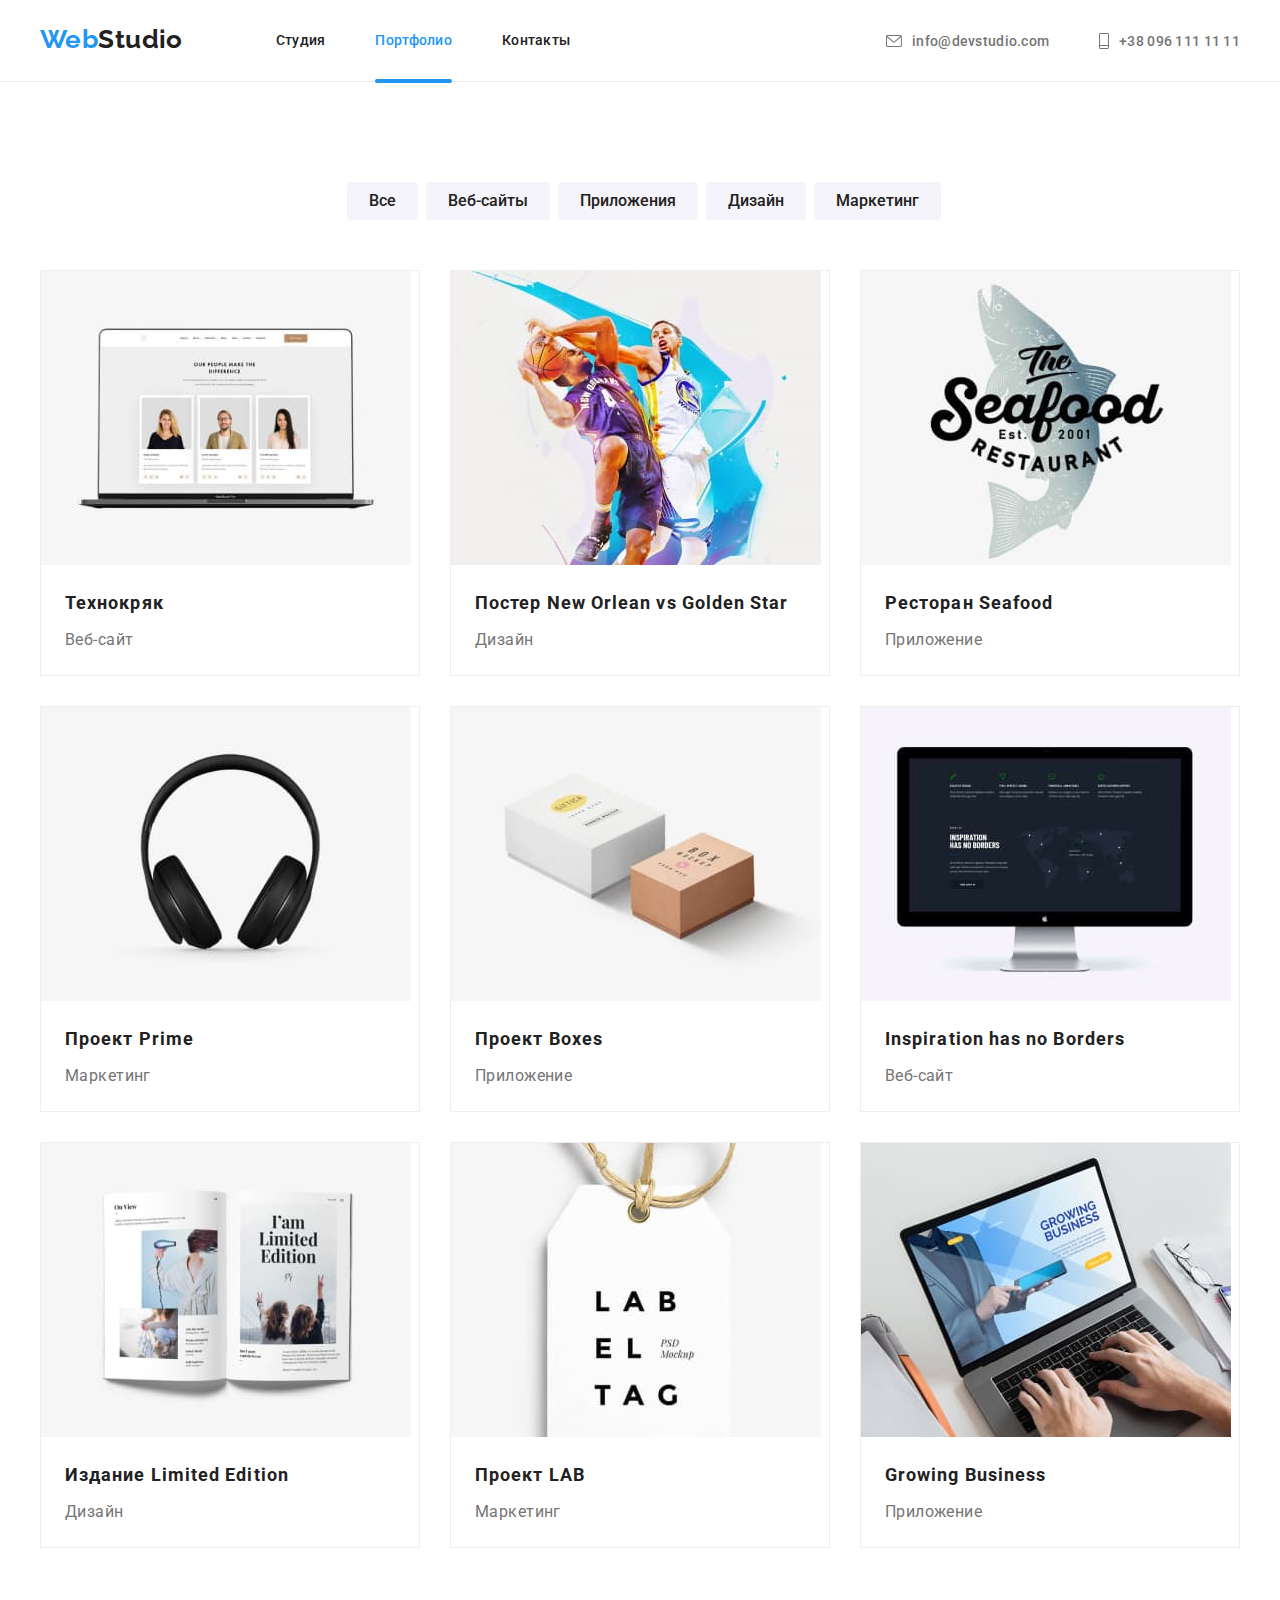
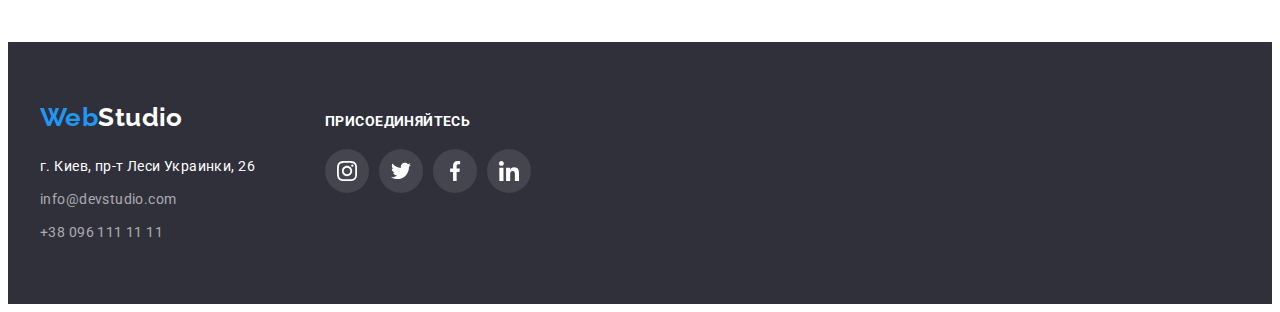
==== portfolio.html @ 33348204 "clone" ====
<!DOCTYPE html>
<html lang="ru">
<head>
    <meta charset="UTF-8">
    <meta http-equiv="X-UA-Compatible" content="IE=edge">
    <meta name="viewport" content="width=device-width, initial-scale=1.0">
    <title>Портфолио</title>
    <link rel="preconnect" href="https://fonts.googleapis.com">
    <link rel="preconnect" href="https://fonts.gstatic.com" crossorigin>
    <link href="https://fonts.googleapis.com/css2?family=Raleway:wght@700&family=Roboto:wght@400;500;700;900&display=swap"
        rel="stylesheet">
    <link rel="stylesheet" href="https://cdnjs.cloudflare.com/ajax/libs/modern-normalize/1.1.0/modern-normalize.min.css"
        integrity="sha512-wpPYUAdjBVSE4KJnH1VR1HeZfpl1ub8YT/NKx4PuQ5NmX2tKuGu6U/JRp5y+Y8XG2tV+wKQpNHVUX03MfMFn9Q=="
        crossorigin="anonymous" referrerpolicy="no-referrer" />
    <link rel="stylesheet" href="./css/styles.css">
</head>
<body>
    <!-- Header navigation -->

    <header class="header">
        <div class="container header-nav">
            <nav class="header-nav-list">
                <div class="header-logo-box">
                    <a class="logo" href="index.html">Web<span class="logo-color">Studio</span></a>
                </div>
                <ul class="site-nav list">
                    <li class="item">
                        <a class="link" href="./index.html">Студия</a>
                    </li>
                    <li class="item">
                        <a class="link current" href="./portfolio.html">Портфолио</a>
                    </li>
                    <li class="item">
                        <a class="link" href="#">Контакты</a>
                    </li>
                </ul>
            </nav>
            <ul class="contact list">
                <li class="item">
                    <a class="link" href="mailto:info@devstudio.com">
                        <svg class="icon-h-envelope" width="16" height="12">
                            <use href="./images/icons.svg#icon-envelope"></use>
                        </svg>
                        info@devstudio.com</a>
                </li>
                <li class="item">
                    <a class="link" href="tel:+380961111111">
                        <svg class="icon-h-smartphone" width="10" height="16">
                            <use href="./images/icons.svg#icon-phone"></use>
                        </svg>
                        +38 096 111 11 11</a>
                </li>
            </ul>
        </div>
    </header>
    <main>
        <!-- Hero -->

        <section class="section">
            <div class="container portfolio">

                <!-- Данный атрибут hidden="true" содержит скрытый заголовок -->

                <h1 hidden>Заголовок страницы Портфолио</h1>

                <!-- Filter -->

                <h2 hidden>Фильтр</h2>
                <ul class="filter-list list">
                    <li class="item">
                        <button class="button-primary" type="button">Все</button>                 
                    </li>
                    <li class="item">
                        <button class="button-primary" type="button">Веб-сайты</button>                   
                    </li>
                    <li class="item">
                        <button class="button-primary" type="button">Приложения</button>                 
                    </li>
                    <li class="item">
                        <button class="button-primary" type="button">Дизайн</button>                 
                    </li>
                    <li class="item">
                        <button class="button-primary" type="button">Маркетинг</button>                  
                    </li>
                </ul>

                <!-- Activity -->

                <h2 class="activity-title" hidden>Деятельность</h2>
                <ul class="activity-list list">
                    <li class="item">
                        <a class="activity-item-link" href="">
                            <div class="activity-wrap">
                                <img class="activity-item-photo" src="./images/portfolio1.jpg" alt="Технокряк" width="370" height="294">
                                <p class="activity-over-text">
                                Технокряк это современная площадка распространения коронавируса. 
                                Компании используют эту платформу для цифрового шпионажа и атак на защищённые сервера конкурентов.
                                </p>
                            </div>
                            <div class="activuty-item-box">
                                <h3 class="activity-item-title">Технокряк</h3>             
                                <p class="activity-item-text">Веб-сайт</p>
                            </div>
                        </a>
                    </li>
                    <li class="item">
                        <a class="activity-item-link" href="">
                            <div class="activity-wrap">
                                <img class="activity-item-photo" src="./images/portfolio2.jpg" alt="Постер New Orlean vs Golden Star" width="370" height="294">
                                <p class="activity-over-text">
                                    Технокряк это современная площадка распространения коронавируса.
                                    Компании используют эту платформу для цифрового шпионажа и атак на защищённые сервера конкурентов.
                                </p>
                            </div>
                            <div class="activuty-item-box">
                                <h3 class="activity-item-title">Постер New Orlean vs Golden Star</h3>
                                <p class="activity-item-text">Дизайн</p>
                            </div>
                        </a>
                    </li>
                    <li class="item">
                        <a class="activity-item-link" href="">
                            <div class="activity-wrap">
                                <img class="activity-item-photo" src="./images/portfolio3.jpg" alt="Ресторан Seafood" width="370" height="294">
                                <p class="activity-over-text">
                                    Технокряк это современная площадка распространения коронавируса.
                                    Компании используют эту платформу для цифрового шпионажа и атак на защищённые сервера конкурентов.
                                </p>
                            </div>
                            <div class="activuty-item-box">
                                <h3 class="activity-item-title">Ресторан Seafood</h3>
                                <p class="activity-item-text">Приложение</p>
                            </div>
                        </a>
                    </li>
                    <li class="item">
                        <a class="activity-item-link" href="">
                            <div class="activity-wrap">
                                <img class="activity-item-photo" src="./images/portfolio4.jpg" alt="Проект Prime" width="370" height="294">
                                <p class="activity-over-text">
                                    Технокряк это современная площадка распространения коронавируса.
                                    Компании используют эту платформу для цифрового шпионажа и атак на защищённые сервера конкурентов.
                                </p>
                            </div>
                            <div class="activuty-item-box">
                                <h3 class="activity-item-title">Проект Prime</h3>
                                <p class="activity-item-text">Маркетинг</p>
                            </div>
                        </a>
                    </li>
                    <li class="item">
                        <a class="activity-item-link" href="">
                            <div class="activity-wrap">
                                <img class="activity-item-photo" src="./images/portfolio5.jpg" alt="Проект Boxes" width="370" height="294">
                                <p class="activity-over-text">
                                    Технокряк это современная площадка распространения коронавируса.
                                    Компании используют эту платформу для цифрового шпионажа и атак на защищённые сервера конкурентов.
                                </p>
                            </div>
                            <div class="activuty-item-box">
                                <h3 class="activity-item-title">Проект Boxes</h3>
                                <p class="activity-item-text">Приложение</p>
                            </div>
                        </a>
                    </li>
                    <li class="item">
                        <a class="activity-item-link" href="">
                            <div class="activity-wrap">
                                <img class="activity-item-photo" src="./images/portfolio6.jpg" alt="Inspiration has no Borders" width="370" height="294">
                                <p class="activity-over-text">
                                    Технокряк это современная площадка распространения коронавируса.
                                    Компании используют эту платформу для цифрового шпионажа и атак на защищённые сервера конкурентов.
                                </p>
                            </div>
                            <div class="activuty-item-box">
                                <h3 class="activity-item-title">Inspiration has no Borders</h3>
                                <p class="activity-item-text">Веб-сайт</p>
                            </div>
                        </a>
                    </li>
                    <li class="item">
                        <a class="activity-item-link" href="">
                            <div class="activity-wrap">
                                <img class="activity-item-photo" src="./images/portfolio7.jpg" alt="Издание Limited Edition" width="370" height="294">
                                <p class="activity-over-text">
                                    Технокряк это современная площадка распространения коронавируса.
                                    Компании используют эту платформу для цифрового шпионажа и атак на защищённые сервера конкурентов.
                                </p>
                            </div>
                            <div class="activuty-item-box">
                                <h3 class="activity-item-title">Издание Limited Edition</h3>
                                <p class="activity-item-text">Дизайн</p>
                            </div>
                        </a>
                    </li>
                    <li class="item">
                        <a class="activity-item-link" href="">
                            <div class="activity-wrap">
                                <img class="activity-item-photo" src="./images/portfolio8.jpg" alt="Проект LAB" width="370" height="294">
                                <p class="activity-over-text">
                                    Технокряк это современная площадка распространения коронавируса.
                                    Компании используют эту платформу для цифрового шпионажа и атак на защищённые сервера конкурентов.
                                </p>
                            </div>
                            <div class="activuty-item-box">  
                                <h3 class="activity-item-title">Проект LAB</h3>
                                <p class="activity-item-text">Маркетинг</p>
                            </div>
                        </a>
                    </li>
                    <li class="item">
                        <a class="activity-item-link" href="">
                            <div class="activity-wrap">
                                <img class="activity-item-photo" src="./images/portfolio9.jpg" alt="Growing Business" width="370" height="294">
                                <p class="activity-over-text">
                                    Технокряк это современная площадка распространения коронавируса.
                                    Компании используют эту платформу для цифрового шпионажа и атак на защищённые сервера конкурентов.
                                </p>
                            </div>
                            <div class="activuty-item-box">
                                <h3 class="activity-item-title">Growing Business</h3>
                                <p class="activity-item-text">Приложение</p>
                            </div>
                        </a>
                    </li>
                </ul>
            </div>
        </section>
    </main>
    <footer class="footer">
        <div class="footer container">
            <div class="footer-addres">
                <div class="footer-logo-box">
                    <a href="./index.html" class="logo" lang="en">Web<span class="logo-color-footer">Studio</span></a>
                </div>
                <address class="addres-list">
                    <ul class="footer-contact-list list">
                        <li class="footer-contact-item">
                            <a href="https://goo.gl/maps/nZHNvtM2P8FYW9ou6" class="contact address" target="_blank"
                                rel="noopener noreferrer">г. Киев, пр-т Леси Украинки, 26</a>
                        </li>
                        <li class="footer-contact-item">
                            <a href="mailto:info@devstudio.com" class="contact link">info@devstudio.com</a>
                        </li>
                        <li class="footer-contact-item">
                            <a href="tel:+380961111111" class="contact link">+38 096 111 11 11 </a>
                        </li>
                    </ul>
                </address>
            </div>
            <div class="footer-social">
                <h3 class="footer-social-title">присоединяйтесь</h3>
                <ul class="footer-social-list list">
                    <li class="footer-social-item"><a href="" class="footer-social-link">
                            <svg class="footer-social-icon" width="20" height="20">
                                <use href="./images/symbol-defs.svg#icon-icon-social-network-1-instagram"></use>
                            </svg></a>
                    </li>
                    <li class="footer-social-item"><a href="" class="footer-social-link">
                            <svg class="footer-social-icon" width="20" height="20">
                                <use href="./images/symbol-defs.svg#icon-icon-social-network-2-twitter"></use>
                            </svg></a>
                    </li>
                    <li class="footer-social-item"><a href="" class="footer-social-link">
                            <svg class="footer-social-icon" width="20" height="20">
                                <use href="./images/symbol-defs.svg#icon-icon-social-network-3-facebook"></use>
                            </svg></a>
                    </li>
                    <li class="footer-social-item"><a href="" class="footer-social-link">
                            <svg class="footer-social-icon" width="20" height="20">
                                <use href="./images/symbol-defs.svg#icon-icon-social-network-4-linkedin"></use>
                            </svg></a>
                    </li>
                </ul>
            </div>
        </div>
    </footer>
</body>
</html>
---- css/styles.css ----
:root {
  --first-text-color: #757575;
  --second-text-color: #212121;
  --third-text-color: #ffffff;
  --accent-logo-color: #2196f3;
  --social-network-bg-color: #afb1b8;
  --nav-bg-color: #ffffff;
  --first-bg-color: #e5e5e5;
  --second-bg-color: #f5f4fa;
  --third-bg-color: #2f303a;
  --footer-address-color: rgba(255, 255, 255, 0.6);
  --card-shadow: 0px 1px 3px rgba(0, 0, 0, 0.12),
    0px 1px 1px rgba(0, 0, 0, 0.14), 0px 2px 1px rgba(0, 0, 0, 0.2);
  --filter-button-shadows: 0px 3px 1px rgba(0, 0, 0, 0.1),
    0px 1px 2px rgba(0, 0, 0, 0.08), 0px 2px 2px rgba(0, 0, 0, 0.12);
  --activity-card-shadows: 0px 4px 4px rgba(0, 0, 0, 0.25);
}

p,
h1,
h2,
h3,
h4,
h5,
h6 {
  margin: 0;
}

ul {
  margin: 0;
  padding: 0;
}

img {
  display: block;
  max-width: 100%;
  height: auto;
}

/* ------- Body site ------- */

body {
  font-family: Roboto, sans-serif;
  font-size: 14px;
  font-weight: 400;
  line-height: calc(26 / 14);
  letter-spacing: 0.03em;
  color: var(--first-text-color);
  background-color: var(--nav-bg-color);
}

.container {
  width: 1200px;
  padding-left: 15px;
  padding-right: 15px;
  margin-left: auto;
  margin-right: auto;
}

a {
  text-decoration: none;
}

.list {
  list-style: none;
  padding: 0;
  margin: 0;
}

button {
  cursor: pointer;
  display: inline-block;
  border: none;
  border-radius: 4px;
  text-align: center;
}

/* ------- Logo ------- */

.header-logo-box {
  margin-right: auto;
  padding-top: 24px;
  padding-bottom: 25px;
}

.logo {
  font-family: Raleway, sans-serif;
  font-weight: 700;
  font-size: 26px;
  line-height: calc(31 / 26);
  color: var(--accent-logo-color);
}

.logo-color {
  color: var(--second-text-color);
}

.logo-color-footer {
  color: var(--third-text-color);
  background-color: var(--third-bg-color);
}

/* ------- Header ------- */

.header {
  position: fixed;
  width: 100%;
  top: 0;
  left: 0;
  min-height: 80px;
  border-bottom: 1px solid #ececec;
  background-color: var(--nav-bg-color);
  z-index: 10;
}

.header-nav {
  display: flex;
}

.header-nav-list {
  display: flex;
  margin-right: auto;
}

.site-nav {
  display: flex;
  margin-left: 93px;
}

.site-nav .item + .item {
  margin-left: 50px;
}

.site-nav .link {
  display: block;
  padding: 32px 0;
  font-weight: 500;
  font-size: 14px;
  line-height: calc(16 / 14);
  letter-spacing: 0.02em;
  color: var(--second-text-color);
}

.site-nav .link {
  transition: color 250ms cubic-bezier(0.4, 0, 0.2, 1), 
  border-color 250ms cubic-bezier(0.4, 0, 0.2, 1), 
  backg-round 250ms cubic-bezier(0.4, 0, 0.2, 1);
}

/* ------- Contact ------- */

.contact .link {
  display: flex;
  align-items: center;
  font-weight: 500;
  font-size: 14px;
  line-height: calc(16 / 14);
  letter-spacing: 0.02em;
  color: var(--first-text-color);
  background-color: var(--nav-bg-color);
  transition: color 250ms cubic-bezier(0.4, 0, 0.2, 1), 
  border-color 250ms cubic-bezier(0.4, 0, 0.2, 1), 
  backg-round 250ms cubic-bezier(0.4, 0, 0.2, 1);

}

.link.current {
  position: relative;
  color: #2196f3;
}

.link.current::after {
  content: "";
  position: absolute;
  width: 100%;
  height: 4px;
  left: 0;
  bottom: -3px;
  border-radius: 2px;
  background-color: var(--accent-logo-color);
  transition: background-color 250ms cubic-bezier(0.4, 0, 0.2, 1);
  
}

.contact {
  display: flex;
  margin-left: auto;
  /* padding-top: 32px;
  padding-bottom: 32px;
  text-decoration: none; */
  align-items: center;
}

.contact .item + .item {
  margin-left: 50px;
}

.link:hover,
.link:focus,
.link.current {
  color: var(--accent-logo-color);
}

.contact .link .icon-h-envelope,
.contact .link .icon-h-smartphone {
  margin-right: 10px;
  fill: currentColor;
}

.contact .item .link {
  display: flex;
  align-items: center;
}

/* ------- Main Section ------- */

.section {
  padding-top: 94px;
  padding-bottom: 94px;
  margin-left: auto;
  margin-right: auto;
}

/* ------- Hero ------- */

.hero {
  max-width: 1600px;
  height: 600px;
  margin-right: auto;
  margin-left: auto;
  text-align: center;
  /* padding-top: 200px;
  padding-bottom: 200px; */
  background-color: var(--third-bg-color);
  background-repeat: no-repeat;
  background-position: center;
  background-size: cover;
  background-image: linear-gradient(
      rgba(47, 48, 58, 0.4),
      rgba(47, 48, 58, 0.4)
    ),
    url("../images/hero.jpg");
}

.hero.container {
  padding-top: 200px;
  padding-bottom: 200px;
}

.hero-container {
  margin-top: 80px;
}

.hero-title {
  margin-top: 0;
  margin-bottom: 30px;
  font-weight: 900;
  font-size: 44px;
  line-height: calc(60 / 44);
  text-align: center;
  letter-spacing: 0.06em;
  text-transform: uppercase;
  color: var(--third-text-color);
}

.button-secondary {
  padding: 10px 32px;
  font-family: inherit;
  font-weight: 700;
  font-size: 16px;
  line-height: calc(30 / 16);
  /* display: flex;
  align-items: center;
  text-align: center; */
  letter-spacing: 0.06em;
  color: var(--third-text-color);
  background-color: var(--accent-logo-color);
}

/* ------- Button ------- */

.button-secondary:hover,
.button-secondary:focus {
  color: var(--third-text-color);
  background-color: #188ce8;
}

/* ------- Section-title ------- */

.section-title {
  margin-top: 0;
  margin-bottom: 50px;
  font-weight: 700;
  font-size: 36px;
  line-height: calc(42 / 36);
  text-align: center;
  color: var(--second-text-color);
}

/* ------- Features ------- */

.features-icon {
  display: flex;
  justify-content: center;
  align-items: center;
  width: 270px;
  height: 120px;
  border-radius: 4px;
  margin-bottom: 30px;
  background-color: var(--second-bg-color);
}

.section.features {
  padding-bottom: 0;
}

/* ------- Неполучается сделать таким способом!!! ------- */

/* .features-list > .features-list-item {
  flex-basis: calc(100% / 4 - 30px);
} */

.features-list {
  display: flex;
  flex-wrap: wrap;
  margin-top: 0;
  margin-right: -30px;
}

.features-list > .item {
  flex-basis: calc(100% / 4 - 30px);
}

.features-list .item + .item {
  margin-left: 30px;
}

/* .features-list .features-title {
  font-style: normal;
  font-weight: 700;
  font-size: 14px;
  line-height: calc(16 / 14);
  text-transform: uppercase;
  color: var(--second-text-color);
}
.features-list .features-item {
  font-size: 14px;
  line-height: calc(24 / 14);
  color: var(--first-text-color);
} */

.features-title {
  font-style: normal;
  font-weight: 700;
  font-size: 14px;
  line-height: calc(16 / 14);
  text-transform: uppercase;
  color: var(--second-text-color);
}
.features-item {
  margin-top: 10px;
  font-size: 14px;
  line-height: calc(24 / 14);
  color: var(--first-text-color);
}

/* ------- Jobs ------- */

/* .section-title {
  font-weight: 700;
  font-size: 36px;
  line-height: calc(42 / 36);
  text-align: center;
  color: var(--second-text-color);
} */

.job-list {
  display: flex;
  flex-wrap: wrap;
  margin-right: -30px;
  
}
.job-list > .item {
  flex-basis: calc(100% / 3 - 30px);
}

.job-list .item + .item {
  margin-left: 30px;
}

.item-job {
  position: relative;
  overflow: hidden;
}

.job-text {
  position: absolute;
  width: 100%;
  left: 0;
  bottom: 0;
  font-weight: 700;
  font-size: 14px;
  line-height: calc(16 / 14);
  text-align: center;
  text-transform: uppercase;
  padding: 27px 0;
  background-color: rgba(47, 48, 58, 0.8);
  color: #FFFFFF;
} 


/* ------- Our comand ------- */

.team.section {
  background-color: var(--second-bg-color);
}

.team-list {
  display: flex;
  margin-right: -30px;
}

.team-item-title {
  margin-bottom: 10px;
  font-weight: 500;
  font-size: 16px;
  line-height: calc(19 / 16);
  text-align: center;
  color: var(--second-text-color);
}

.team-item-text {
  font-size: 16px;
  line-height: calc(19 / 16);
  text-align: center;
  color: var(--first-text-color);
}

.team-list > .item {
  flex-basis: calc(100% / 4 - 30px);
  background-color: var(--background-color-body);
}

.team-list .item + .item {
  margin-left: 30px;
  color: var(--third-bg-color);
}

.team-item-content {
  padding-top: 30px;
  padding-bottom: 30px;
  box-shadow: var(--card-shadow);
  border-radius: 0px 0px 4px 4px;
  background: var(--nav-bg-color);
}

/* box-shadow: 0px 1px 3px rgba(0, 0, 0, 0.12), 0px 1px 1px rgba(0, 0, 0, 0.14),
  0px 2px 1px rgba(0, 0, 0, 0.2);
border-radius: 0px 0px 4px 4px; */

/* .team-list .team-item-title {
  font-weight: 500;
  font-size: 16px;
  line-height: calc(19 / 16);
  text-align: center;
  color: var(--second-text-color);
}
.team-list .team-item-text {
  font-size: 16px;
  line-height: calc(19 / 16);
  text-align: center;
  color: var(--first-text-color);
} */

.team-social-list {
  display: flex;
  justify-content: center;
  margin-top: 16px;
}

/* .team-social-item {
} */

.team-social-link {
  display: flex;
  align-items: center;
  justify-content: center;
  border-radius: 50%;
  width: 44px;
  height: 44px;
  background-color: var(--nav-bg-color);
  color: var(--social-network-bg-color);
  transition: color 250ms cubic-bezier(0.4, 0, 0.2, 1),
  background-color 250ms cubic-bezier(0.4, 0, 0.2, 1),
   border-color 250ms cubic-bezier(0.4, 0, 0.2, 1);
}

.team-social-icon {
  fill: currentColor;
}

.team-social-link:hover,
.team-social-link:focus {
  background-color: var(--accent-logo-color);
  color: var(--third-text-color);
}

.team-social-item + .team-social-item {
  margin-left: 10px;
}

/* ------- Regular customers -------*/

.customers-list {
  display: flex;
  justify-content: center;
  fill: var(--social-network-bg-color);
}

.customers-link {
  display: flex;
  align-items: center;
  justify-content: center;
  box-sizing: border-box;
  border-radius: 4px;
  width: 170px;
  height: 92px;
  color: var(--social-network-bg-color);
  border: 1px solid var(--social-network-bg-color);
  transition: color 250ms cubic-bezier(0.4, 0, 0.2, 1),
  background-color 250ms cubic-bezier(0.4, 0, 0.2, 1),
  border-color 250ms cubic-bezier(0.4, 0, 0.2, 1);
}

.customers-icon {
  fill: currentColor;
}

.customers-link:hover,
.customers-link:focus {
  color: var(--accent-logo-color);
  border-color: var(--accent-logo-color);
}

.customers-item:not(:last-child) {
  margin-right: 30px;
}

/* ------- Modal window ------- */

.backdrop {
  position: fixed;
  width: 100%;
  height: 100%;
  left: 0;
  top: 0;
  background-color: rgba(0, 0, 0, 0.2);
  z-index: 2;
  opacity: 0.97;
  transition: opacity 250ms cubic-bezier(0.4, 0, 0.2, 1);
}

.backdrop.is-hidden {
  visibility: hidden;
  opacity: 0;
  pointer-events: none;
}

.backdrop .is-hidde .modal {
  transform: translate(-50%, -50%) scale(1.1);
  opacity: 0;
}

.modal {
  position: absolute;
  min-width: 528px;
  min-height: 581px;
  background-color: #ffffff;
  box-shadow: 0px 1px 3px rgba(0, 0, 0, 0.12), 0px 1px 1px rgba(0, 0, 0, 0.14),
    0px 2px 1px rgba(0, 0, 0, 0.2);
  border-radius: 4px;
  visibility: visible;
  left: 50%;
  top: 50%;
  transform: translate(-50%, -50%) scale(1);
  opacity: 1;
  transition: transform 250ms cubic-bezier(0.4, 0, 0.2, 1),
    opacity 250ms cubic-bezier(0.4, 0, 0.2, 1);
}

.close {
  display: flex;
  justify-content: center;
  align-items: center;
  position: absolute;
  width: 30px;
  height: 30px;
  background-color: #ffffff;
  border: 1px solid rgba(0, 0, 0, 0.1);
  box-sizing: border-box;
  border-radius: 50%;
  cursor: pointer;
  margin-top: 8px;
  margin-right: 8px;
  padding: 0;
  top: 0;
  right: 0;
}

.icon-close {
}

/* ------- Footer ------- */

.footer-logo-box {
  margin-bottom: 20px;
}

.footer {
  margin-right: auto;
  margin-left: auto;
  background-color: #2f303a;
}
.footer.container {
  display: flex;
  align-items: baseline;
  padding-top: 60px;
  padding-bottom: 60px;
}

.addres-list {
  
}

.address-list .link {
  transition: color 250ms cubic-bezier(0.4, 0, 0.2, 1);
}

.footer-contact-list {
  display: flex;
  flex-direction: column;
  margin-right: auto;
  font-style: normal;
  font-size: 14px;
  line-height: calc(24 / 14);
  text-decoration: none;
}
.footer-contact-item:not(:last-child) {
  margin-bottom: 9px;
}
.contact.address {
  color: #ffffff;
}
.contact {
  color: rgba(255, 255, 255, 0.6);
}
.footer-social {
  flex-direction: column;
  align-items: center;
  justify-content: center;
  margin-left: 70px;
}
.footer-social-title {
  font-weight: 700;
  font-size: 14px;
  line-height: calc(16 / 14);
  text-transform: uppercase;
  margin-bottom: 20px;
  color: #ffffff;
}
.footer-social-list {
  display: flex;
  align-items: center;
  justify-content: center;
}
.footer-social-link {
  display: flex;
  align-items: center;
  justify-content: center;
  border-radius: 50%;
  width: 44px;
  height: 44px;
  background-color: rgba(255, 255, 255, 0.1);
  transition: background-color 250ms cubic-bezier(0.4, 0, 0.2, 1);
}
.footer-social-icon {
  fill: #ffffff;
}
.footer-social-link:hover,
.footer-social-link:focus {
  background-color: #2196f3;
}
.footer-social-item:not(:last-child) {
  margin-right: 10px;
}

/* -_-_-_-_-_-_- PORTFOLIO -_-_-_-_-_-_- */

.portfolio {
  margin-top: 80px;
}

.filter-list {
  display: flex;
  margin-bottom: 50px;
  margin-left: auto;
  margin-right: auto;
  justify-content: center;
}

/* 
flex-basis: calc(100% / 5 - 8px);
flex-basis: calc(100% / 3 - 30px);
*/

.filter-list > .item {
  display: flex;
  margin-left: 8px;
}

.button-primary {
  padding: 6px 22px;
  font-family: inherit;
  font-weight: 500;
  font-size: 16px;
  line-height: calc(26 / 16);
  text-align: center;
  background-color: #f5f4fa;
  color: var(--second-text-color);
  transition: color 250ms cubic-bezier(0.4, 0, 0.2, 1), 
  border-color 250ms cubic-bezier(0.4, 0, 0.2, 1), 
  back-groud 250ms cubic-bezier(0.4, 0, 0.2, 1);
}

.button-primary:hover,
.button-primary:focus {
  background-color: var(--accent-logo-color);
  color: var(--third-text-color);
  box-shadow: var(--filter-button-shadows);
}

/* ------- Activity ------- */

.activity-list {
  display: flex;
  flex-wrap: wrap;
  margin-right: -30px;
}

.activity-list > .item {
  flex-basis: calc(100% / 3 - 30px);
  margin-right: 30px;
  margin-bottom: 30px;
  background: var(--nav-bg-color);
  border: 1px solid #eeeeee;
  box-sizing: border-box;
}

.activity-list .item:nth-child(3n) {
  margin-right: 0;
}
.activity-list .item:nth-last-child(-n + 3) {
  margin-bottom: 0;
}

.activity-item-link {
  display: block;
}

.activity-wrap {
  position: relative;
  overflow: hidden;
}

.activity-over-text {
  position: absolute;
  width: 100%;
  height: 100%;
  left: 0;
  bottom: 0;
  font-size: 18px;
  line-height: calc(28 / 18);
  background-color: rgba(33, 150, 243, 0.9);
  color: var(--third-text-color);
  padding: 63px 24px;
  transform: translateY(100%);
  transition: transform 250ms linear;
}

.activity-item-link {
  transition: color 250ms cubic-bezier(0.4, 0, 0.2, 1), 
  border-color 250ms cubic-bezier(0.4, 0, 0.2, 1), 
  back-groud 250ms cubic-bezier(0.4, 0, 0.2, 1);
}

.activity-item-link:hover .activity-over-text {
  transform: translateY(0%);
}

.activity-item-link:hover,
.activity-item-link:focus {
  box-shadow: var(--activity-card-shadows);
}

.activity-item-title {
  margin-bottom: 4px;
  font-weight: 700;
  font-size: 18px;
  line-height: calc(36 / 18);
  letter-spacing: 0.06em;
  color: var(--second-text-color);
}

.activity-item-text {
  font-weight: 400;
  font-size: 16px;
  line-height: calc(30 / 16);
  color: var(--first-text-color);
}

.activuty-item-box {
  padding: 20px 24px;
}
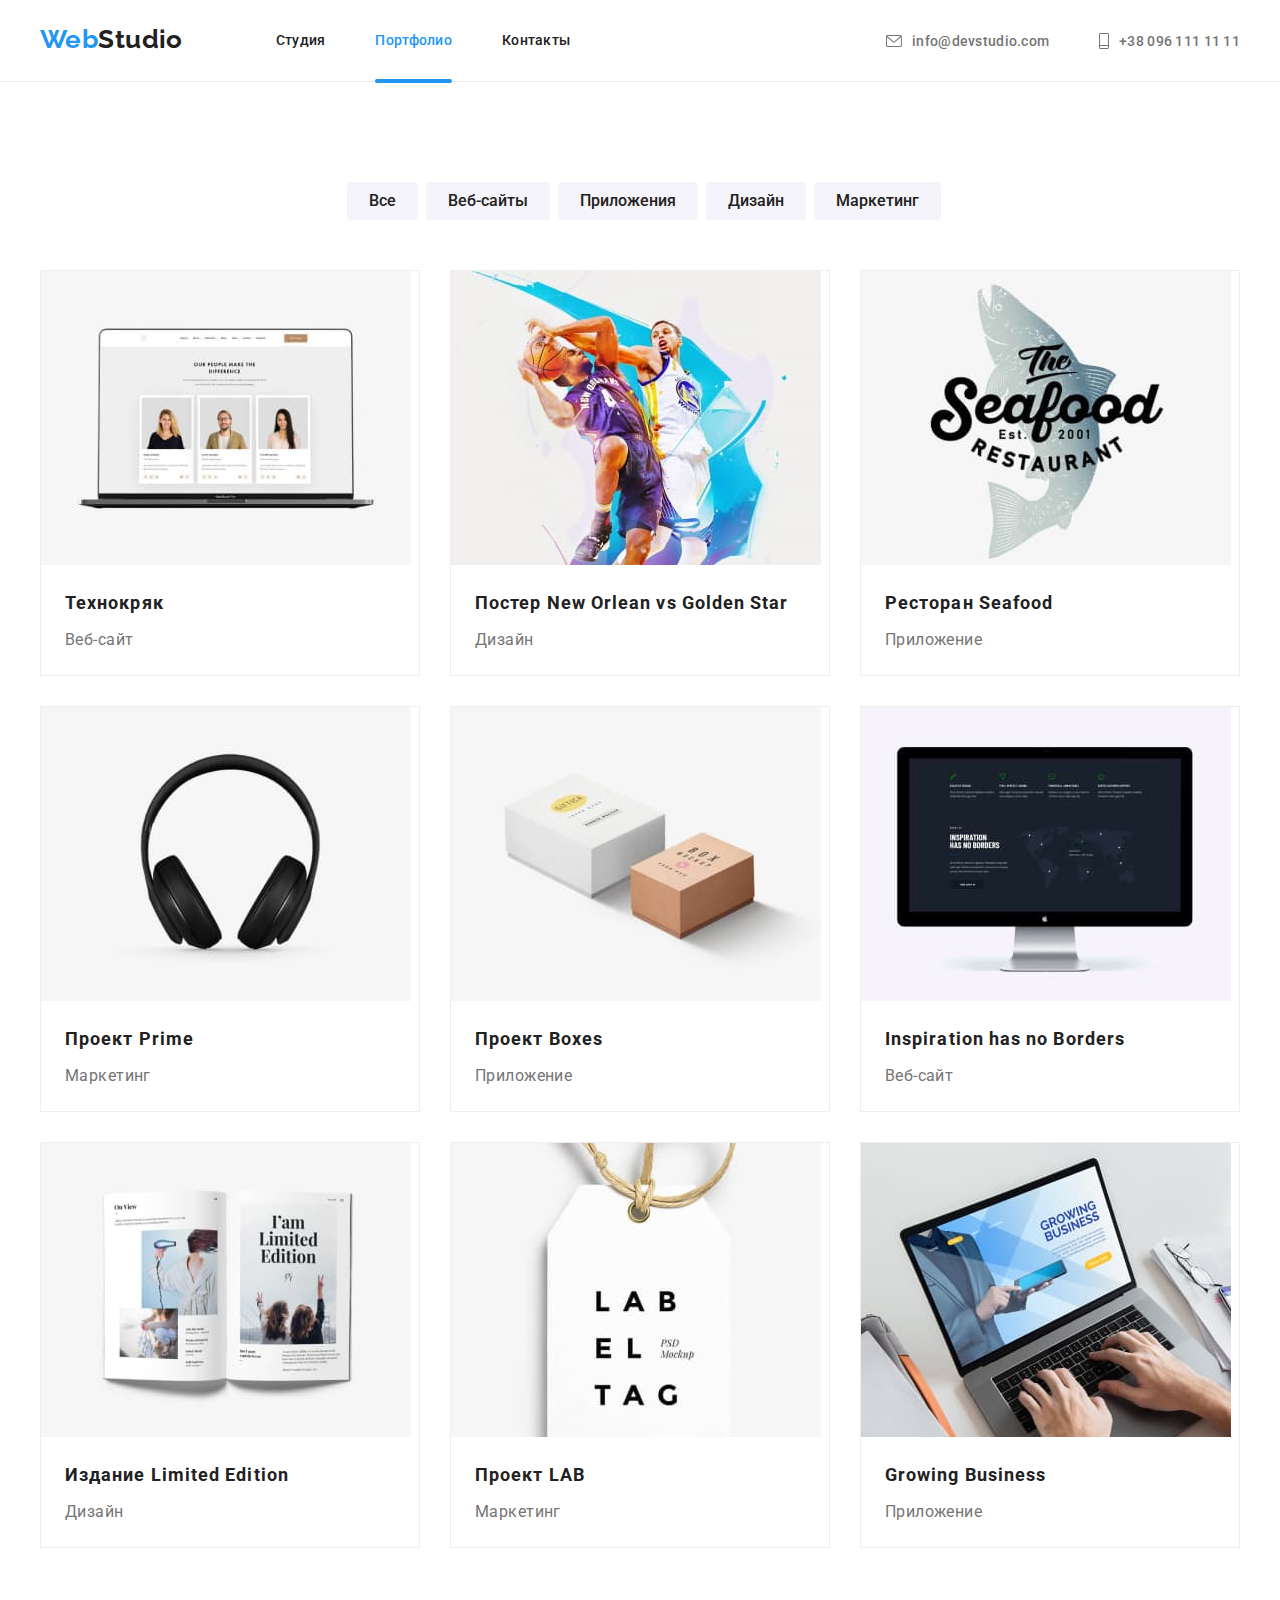
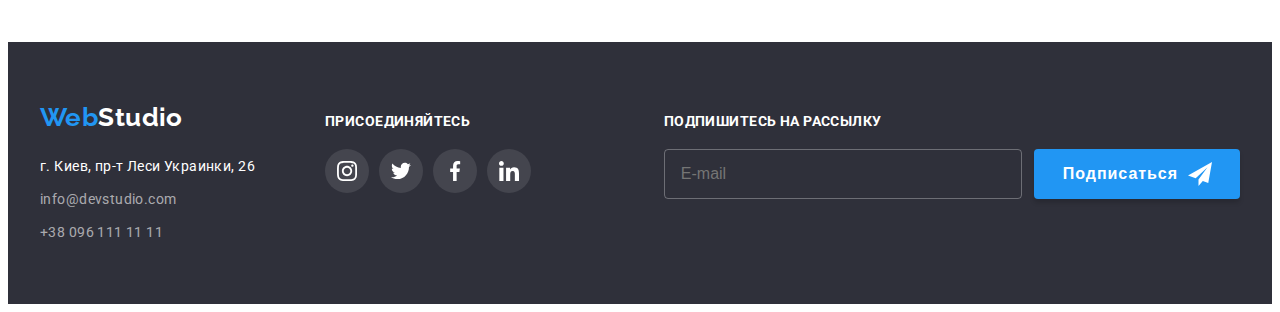
==== commit c0fee8a1: "all" ====
--- a/portfolio.html
+++ b/portfolio.html
@@ -249,7 +249,7 @@
                 </address>
             </div>
             <div class="footer-social">
-                <h3 class="footer-social-title">присоединяйтесь</h3>
+                <h3 class="footer-social-title">Присоединяйтесь</h3>
                 <ul class="footer-social-list list">
                     <li class="footer-social-item"><a href="" class="footer-social-link">
                             <svg class="footer-social-icon" width="20" height="20">
@@ -273,6 +273,28 @@
                     </li>
                 </ul>
             </div>
+
+            <!-- Footer Subscribe Newsletter Follower -->
+
+            <form class="subscribe-newsletter">
+                <b class="subscribe-newsletter-title">Подпишитесь на рассылку</b>
+                <div class="subscribe-newsletter-form-input">
+                    <input
+                        type="email"
+                        name="subscribe-newsletter-E-mail"
+                        class="subscribe-newsletter-input"
+                        placeholder="E-mail"
+                        required
+                        autocomplete="on | off"
+                        id="subscribe-newsletter-mail"
+                    />
+                    <button type="submit" class="subscribe-newsletter-btn-submit">Подписаться
+                        <svg class="subscribe-newsletter-icon" width="24" height="24">
+                            <use href="./images/symbol-defs-all.svg#send"></use>
+                        </svg>
+                    </button>
+                </div>
+            </form>
         </div>
     </footer>
 </body>
--- a/css/styles.css
+++ b/css/styles.css
@@ -546,7 +546,163 @@
   margin-right: 30px;
 }
 
-/* ------- Modal window ------- */
+/* ------- Footer ------- */
+
+.footer-logo-box {
+  margin-bottom: 20px;
+}
+
+.footer {
+  margin-right: auto;
+  margin-left: auto;
+  background-color: #2f303a;
+}
+.footer.container {
+  display: flex;
+  align-items: baseline;
+  padding-top: 60px;
+  padding-bottom: 60px;
+}
+
+.addres-list {
+  
+}
+
+.address-list .link {
+  transition: color 250ms cubic-bezier(0.4, 0, 0.2, 1);
+}
+
+.footer-contact-list {
+  display: flex;
+  flex-direction: column;
+  margin-right: auto;
+  font-style: normal;
+  font-size: 14px;
+  line-height: calc(24 / 14);
+  text-decoration: none;
+}
+.footer-contact-item:not(:last-child) {
+  margin-bottom: 9px;
+}
+.contact.address {
+  color: #ffffff;
+}
+.contact {
+  color: rgba(255, 255, 255, 0.6);
+}
+.footer-social {
+  flex-direction: column;
+  align-items: center;
+  justify-content: center;
+  margin-left: 70px;
+}
+.footer-social-title {
+  font-weight: 700;
+  font-size: 14px;
+  line-height: calc(16 / 14);
+  text-transform: uppercase;
+  margin-bottom: 20px;
+  color: #ffffff;
+}
+.footer-social-list {
+  display: flex;
+  align-items: center;
+  justify-content: center;
+}
+.footer-social-link {
+  display: flex;
+  align-items: center;
+  justify-content: center;
+  border-radius: 50%;
+  width: 44px;
+  height: 44px;
+  background-color: rgba(255, 255, 255, 0.1);
+  transition: background-color 250ms cubic-bezier(0.4, 0, 0.2, 1);
+}
+.footer-social-icon {
+  fill: #ffffff;
+}
+.footer-social-link:hover,
+.footer-social-link:focus {
+  background-color: #2196f3;
+}
+.footer-social-item:not(:last-child) {
+  margin-right: 10px;
+}
+
+/* ------- Footer Subscribe Newsletter Follower ------- */
+
+.subscribe-newsletter {
+  margin-left: auto;
+}
+
+.subscribe-newsletter-title {
+  display: flex;
+  font-weight: 700;
+  font-size: 14px;
+  line-height: calc(16 / 14);
+  text-transform: uppercase;
+  margin-bottom: 20px;
+  color: var(--third-text-color);
+}
+
+.subscribe-newsletter-form-input {
+  display: flex;
+  flex-direction: row;
+}
+
+.subscribe-newsletter-input {
+  width: 358px;
+  height: 50px;
+  font-size: 16px;
+  line-height: calc(20 / 16);
+  color: rgba(255, 255, 255, 0.6);
+  background-color: transparent;
+  border: 1px solid rgba(255, 255, 255, 0.3);
+  box-sizing: border-box;
+  filter: drop-shadow (0px 4px 4px rgba(0, 0, 0, 0.15));
+  border-radius: 4px;
+  outline: none;
+  padding: 15px 16px;
+  transition: 250ms cubic-bezier(0.4, 0, 0.2, 1);
+}
+
+.subscribe-newsletter-input:hover,
+.subscribe-newsletter-input:focus {
+  border-color: #2196F3;
+}
+
+.subscribe-newsletter-btn-submit {
+  display: flex;
+  flex-direction: row;
+  align-items: center;
+  text-align: center;
+  height: 50px;
+  font-weight: 700;
+  font-size: 16px;
+  line-height: calc(30 / 16);
+  letter-spacing: 0.06em;
+  color: #FFFFFF;;
+  background-color: #2196F3;
+  box-shadow: 0px 4px 4px rgba(0, 0, 0, 0.15);
+  border-radius: 4px;
+  border: none;
+  transition: 250ms cubic-bezier(0.4, 0, 0.2, 1);
+  padding: 10px 28px 10px 29px;
+  margin-left: 12px;
+  cursor: pointer;
+}
+
+.subscribe-newsletter-btn-submit:hover,
+.subscribe-newsletter-btn-submit:focus {
+  background-color: #188ce8;
+}
+
+.subscribe-newsletter-icon {
+  margin-left: 10px;
+}
+
+/* -_-_-_-_-_-_- Modal window -_-_-_-_-_-_- */
 
 .backdrop {
   position: fixed;
@@ -582,6 +738,7 @@
   visibility: visible;
   left: 50%;
   top: 50%;
+  padding: 40px;
   transform: translate(-50%, -50%) scale(1);
   opacity: 1;
   transition: transform 250ms cubic-bezier(0.4, 0, 0.2, 1),
@@ -590,9 +747,9 @@
 
 .close {
   display: flex;
-  justify-content: center;
-  align-items: center;
   position: absolute;
+  justify-content: center;
+  align-items: center;
   width: 30px;
   height: 30px;
   background-color: #ffffff;
@@ -603,95 +760,195 @@
   margin-top: 8px;
   margin-right: 8px;
   padding: 0;
-  top: 0;
-  right: 0;
-}
-
-.icon-close {
-}
-
-/* ------- Footer ------- */
-
-.footer-logo-box {
-  margin-bottom: 20px;
-}
-
-.footer {
+  top: 8px;
+  right: 8px;
+  transition: color 250ms cubic-bezier(0.4, 0, 0.2, 1);
+  
+}
+
+.close:hover,
+.close:focus {
+  fill: var(--accent-logo-color)
+}
+
+.icon-close-svg {
+  transition: fill 250ms cubic-bezier(0.4, 0, 0.2, 1);
+  /* transition: color 250ms cubic-bezier(0.4, 0, 0.2, 1), 
+  border-color 250ms cubic-bezier(0.4, 0, 0.2, 1), 
+  back-groud 250ms cubic-bezier(0.4, 0, 0.2, 1);
+  fill: currentColor; */
+}
+
+.icon-close-svg:hover,
+.icon-close-svg:focus {
+  fill: var(--accent-logo-color);
+}
+
+.modal-title {
+  font-weight: 700;
+  font-size: 20px;
+  line-height: calc(23 / 20);
+  text-align: center;
+  margin-bottom: 12px;
+  color: #212121;
+}
+
+.form-field {
+  margin-bottom: 10px;
+}
+
+.modal-label {
+  display: block;
+  font-size: 12px;
+  line-height: calc(14 / 12);
+  letter-spacing: 0.01em;
+  margin-bottom: 4px;
+  color: var(--first-text-color);
+}
+
+.form-field-input {
+  position: relative;
+}
+
+.modal-input {
+  width: 100%;
+  height: 40px;
+  left: 576px;
+  top: 450px;
+  padding-left: 30px;
+  outline: none;
+  border: 1px solid rgba(33, 33, 33, 0.2);
+  box-sizing: border-box;
+  border-radius: 4px;
+  cursor: pointer;
+  transition: border-color 250ms cubic-bezier(0.4, 0, 0.2, 1);
+}
+
+.modal-input:focus,
+.modal-comment-text:focus {
+  border-color: var(--accent-logo-color);
+}
+
+.modal-input:focus + .modal-icon {
+  fill: var(--accent-logo-color);
+}
+
+.modal-icon {
+  position: absolute;
+  left: 12px;
+  top: 50%;
+  transform: translateY(-50%);
+  transition: color 250ms cubic-bezier(0.4, 0, 0.2, 1);
+}
+
+.modal-comment-text {
+  width: 100%;
+  height: 138px;
+  border: 1px solid rgba(33, 33, 33, 0.2);
+  box-sizing: border-box;
+  border-radius: 4px;
+  padding: 12px 16px;
+  font-size: 12px;
+  line-height: calc(14 / 12);
+  letter-spacing: 0.01em;
+  color: rgba(117, 117, 117, 0.5);
+  resize: none;
+  outline: none;
+  cursor: pointer;
+  transition: border-color 250ms cubic-bezier(0.4, 0, 0.2, 1);
+}
+
+.modal-comment-text::placeholder {
+  font-size: 12px;
+  line-height: calc(14 / 12);
+  letter-spacing: 0.01em;
+  color: rgba(117, 117, 117, 0.5);
+}
+
+.modal-agreement-text-content {
+  display: flex;
+  margin-bottom: 30px;
+}
+
+.modal-agreement-text {
+  display: flex;
+  align-items: center;
+  justify-content: center;
+  font-size: 14px;
+  line-height: calc(24 / 14);
+  color: var(--first-text-color);
+}
+
+.modal-agreement-text span {
+  display: flex;
+  align-items: center;
+  justify-content: center;
+  width: 16px;
+  height: 15px;
+  border: 2px solid var(--second-text-color);
+  border-radius: 2px;
+  margin-right: 7px;
+  
+}
+
+.modal-agreement-icon {
+  fill: transparent;
+}
+
+.modal-agreement-input:checked + .modal-agreement-text span {
+  background-color: var(--accent-logo-color);
+  border: none;
+}
+
+.modal-agreement-input:checked + .modal-agreement-text svg {
+  fill: #ffffff;
+}
+
+.modal-agreement-link {
+  display: flex;
+  align-items: center;
+  justify-content: center;
+  text-decoration: underline;
+  font-size: 14px;
+  line-height: calc(24 / 14);
+  color: var(--accent-logo-color);
+}
+
+.modal-submit {
+  display: block;
+  font-weight: 700;
+  font-size: 16px;
+  line-height: calc(30 / 16);
+  letter-spacing: 0.06em;
+  padding: 10px 55px;
+  box-shadow: 0px 4px 4px rgba(0, 0, 0, 0.15);
+  border: none;
+  border-radius: 4px;
   margin-right: auto;
   margin-left: auto;
-  background-color: #2f303a;
-}
-.footer.container {
-  display: flex;
-  align-items: baseline;
-  padding-top: 60px;
-  padding-bottom: 60px;
-}
-
-.addres-list {
-  
-}
-
-.address-list .link {
-  transition: color 250ms cubic-bezier(0.4, 0, 0.2, 1);
-}
-
-.footer-contact-list {
-  display: flex;
-  flex-direction: column;
-  margin-right: auto;
-  font-style: normal;
-  font-size: 14px;
-  line-height: calc(24 / 14);
-  text-decoration: none;
-}
-.footer-contact-item:not(:last-child) {
-  margin-bottom: 9px;
-}
-.contact.address {
-  color: #ffffff;
-}
-.contact {
-  color: rgba(255, 255, 255, 0.6);
-}
-.footer-social {
-  flex-direction: column;
-  align-items: center;
-  justify-content: center;
-  margin-left: 70px;
-}
-.footer-social-title {
-  font-weight: 700;
-  font-size: 14px;
-  line-height: calc(16 / 14);
-  text-transform: uppercase;
-  margin-bottom: 20px;
-  color: #ffffff;
-}
-.footer-social-list {
-  display: flex;
-  align-items: center;
-  justify-content: center;
-}
-.footer-social-link {
-  display: flex;
-  align-items: center;
-  justify-content: center;
-  border-radius: 50%;
-  width: 44px;
-  height: 44px;
-  background-color: rgba(255, 255, 255, 0.1);
+  cursor: pointer;
+  text-align: center;
   transition: background-color 250ms cubic-bezier(0.4, 0, 0.2, 1);
-}
-.footer-social-icon {
-  fill: #ffffff;
-}
-.footer-social-link:hover,
-.footer-social-link:focus {
-  background-color: #2196f3;
-}
-.footer-social-item:not(:last-child) {
-  margin-right: 10px;
+  color: var(--third-text-color);
+  background: var(--accent-logo-color);
+}
+
+.modal-submit:hover,
+.modal-submit:focus {
+  background-color: #188ce8;
+}
+
+.agreement-hidden {
+  position: absolute;
+  white-space: nowrap;
+  width: 1px;
+  height: 1px;
+  overflow: hidden;
+  border: 0;
+  padding: 0;
+  clip: rect(0 0 0 0);
+  clip-path: inset(50%);
+  margin: -1px;
 }
 
 /* -_-_-_-_-_-_- PORTFOLIO -_-_-_-_-_-_- */
